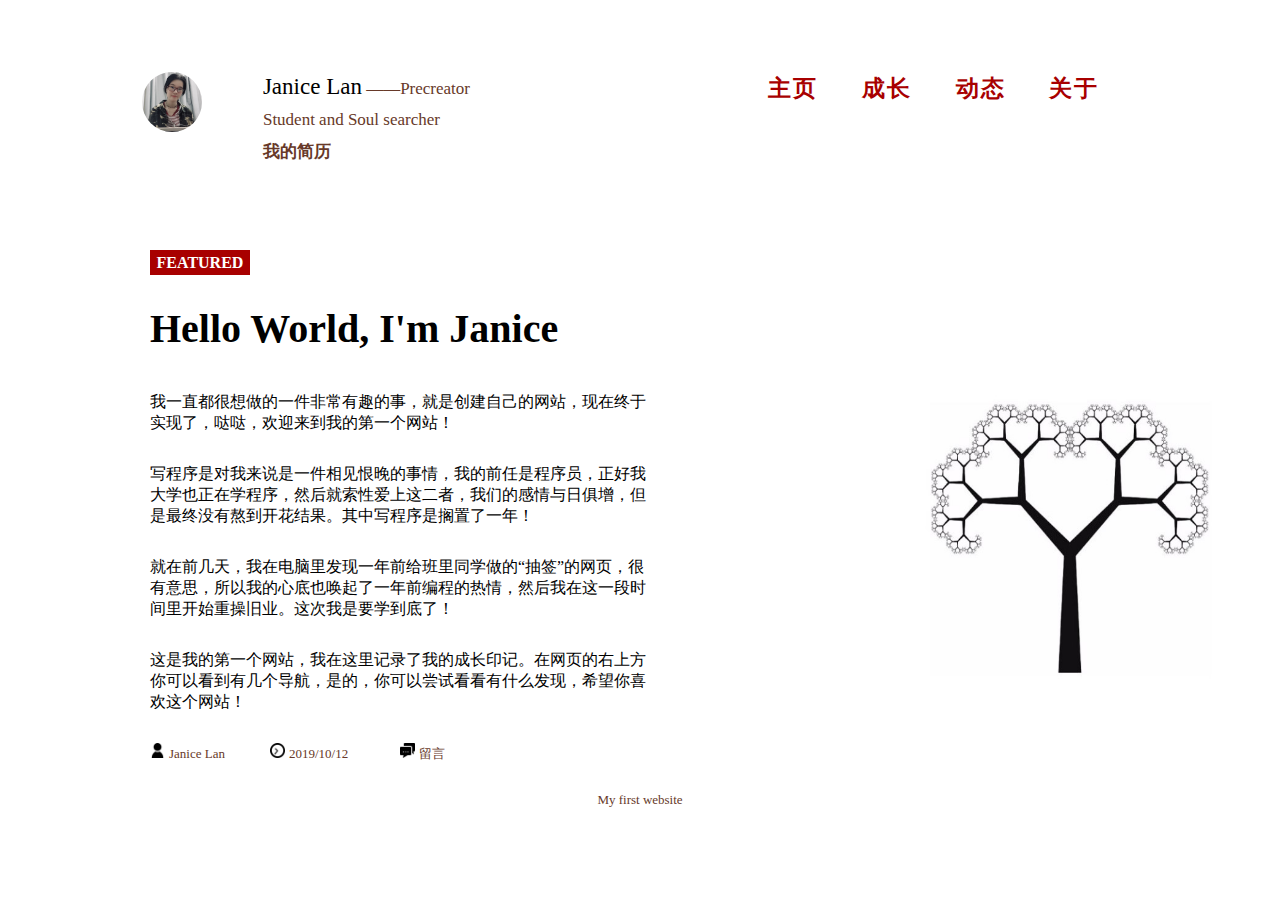
==== index.html @ 8062edc1 "first commit" ====
<!DOCTYPE html>
<html>
<head>
    <title>Janice Lan——Precreator</title>
    <link rel="stylesheet" type="text/css" href="css/style1.css">
    <meta charset="utf-8">
    <!-- <meta name="viewport" content="width=device-width, initial-scale=1.0, maximum-scale=1.0, minimum-scale=1.0, user-scalable=no" /> -->

</head>
<body>
      
    <div id="header">
        <div id="img">
            <a href="index.html"><img src="images/selfie.jpg"></a>
        </div>
        <div id="cont">
            <a class="name" href="index.html">Janice Lan</a>
            <span class="tag">——Precreator</span>
            <p>Student and Soul searcher</p>
            <p><a href="resume.html?file=janicelan-s-resume.pdf">我的简历</a></p>
        </div>
    </div>
    <div id="nav">
        <a href="index.html">主页</a>
        <a href="index2.html">成长</a>
        <a href="index3.html">动态</a>
        <a href="index4.html">关于</a>
    </div>
    <div id="main">
        <div id="textcont">
            <p class="feature">FEATURED</p>
            <p class="p1"><a href="#">Hello World, I'm Janice</a></p>
            <p class="p2">我一直都很想做的一件非常有趣的事，就是创建自己的网站，现在终于实现了，哒哒，欢迎来到我的第一个网站！
            </p>
            <p class="p3">写程序是对我来说是一件相见恨晚的事情，我的前任是程序员，正好我大学也正在学程序，然后就索性爱上这二者，我们的感情与日俱增，但是最终没有熬到开花结果。其中写程序是搁置了一年！
            </p>
            <p class="p4">就在前几天，我在电脑里发现一年前给班里同学做的“抽签”的网页，很有意思，所以我的心底也唤起了一年前编程的热情，然后我在这一段时间里开始重操旧业。这次我是要学到底了！
            </p>
            <p class="p5">这是我的第一个网站，我在这里记录了我的成长印记。在网页的右上方你可以看到有几个导航，是的，你可以尝试看看有什么发现，希望你喜欢这个网站！</p>
            <div id="iconbot">
                <div class="icon1">
                    <img src="images/1.png">
                    <a href="#">Janice Lan</a>
                </div>
                <div class="icon2">
                    <img src="images/2.png">
                    <a href="#">2019/10/12</a>
                </div>
                <div class="icon3">
                    <img src="images/3.png">
                    <a href="#">留言</a>
                </div>
            </div>
           

        </div>

        
        <div id="tree">
            <img src="images/tree.jpg">
        </div>
            
   
        
    </div>
    <div id="footer">
        <a href="#">My first website</a>
    </div>
</body>
</html>
---- css/style1.css ----
*{
    margin:0;
    padding: 0;
}
body{
    font-family:"微软雅黑"; 
    font-size:16px; 
    color: #673929;

}
a{
    text-decoration: none;
}
#header{
    height:100px;
    width:500px;
    margin-bottom: 100px;
    margin-right:250px;
    float:left;

}
#img img{
    margin-left:140px;
    margin-top:70px;
    width:60px;
    height:60px;
    border:2px solid white;
    border-radius: 90px;
    float:left;
    margin-right: 20px;
    
}
#img img:hover{
    transition:all 0.5s linear;
    border:2px solid black;

}
#cont{
    float:right;
    margin-top:74px;
    margin-right: 30px;
    font-size: 17px;
    display: block;
}
.name{
    font-size: 23px;
    color:black;
    text-decoration: none;
}
.name:hover{
    color:#673929;
}
#cont p{
    margin-top:10px;
}
#cont p a{
    color: #673929;
    font-weight:bold;
}
#cont a:hover{
    text-shadow:2px 2px 4px #563D3D;
    text-decoration: none;
}
#nav{
    float:left;
    margin-top:74px;

    height:50px;
    line-height: 30px;
    font-size:23px;
    color:white;
    letter-spacing: 2px;
    text-align: center；


}
#nav a{
    margin:18px;
     font-weight: bold;
}
#nav a:link{
    color: #A80000;
    text-decoration: none;
}
#nav a:visited{
    color: #A80000;
    text-decoration: none;
}
#nav a:hover{
    text-shadow:2px 2px 4px #563D3D;
    text-decoration: none;
}
#nav a:active{
    color: #8B0F0F;
    text-decoration: none;
}
#main{
    clear:both; 
    width: 100%;
    height:500px;
    margin-bottom: 70px;


}
#textcont{
    float:left;
    margin-top:50px;
    margin-left:150px; 
    width:500px; 
}
.feature{
    height:25px;
    line-height:25px;
    width:100px;
    font-weight: bold;
    background: #A80000;
    color:white;
    text-align: center;
    margin-bottom: 30px;
   
}
.p1{
   
    margin-bottom: 40px;
    
}
.p1 a{
    font-size: 40px;
    font-weight: bolder;
    color:black;
    margin-bottom: 40px;
    text-decoration: none;
}
.p2,.p3,.p4,.p5{
   font:18px;
   margin-bottom: 30px;
   font-family:宋体;
   color:black;


   
}
#tree{
  
    float:right;
    margin-right: 60px;
    margin-top:180px; 

}
#tree img{
    width:300px;
    height:300px;
}
#lastcont{
    clear:both;
    width:600px;
    height:40px;
    line-height: 40px;
    font-size: 13px;
}
#iconbot{
    position: relative;
}
#iconbot img{
    width:15px;
    height:15px;       
}
#iconbot a{
    text-decoration: none;
    font-size:13px;
    color: #673929;

}
.icon1{
    width:150px;
    position: absolute;
    left:0px;
}
.icon2{
    width:150px;
    position: absolute;
    left:120px;
}
.icon3{
    width:150px;
    position: absolute;
    left:250px;
}

#footer{
    height:60px; 
    line-height: 60px;
    font-size: 13px;
    clear:both; /*新加代码*/
    margin-top: 5px;
    text-align: center;

}
#footer a{
    text-decoration: none;
    color:#673929;
}
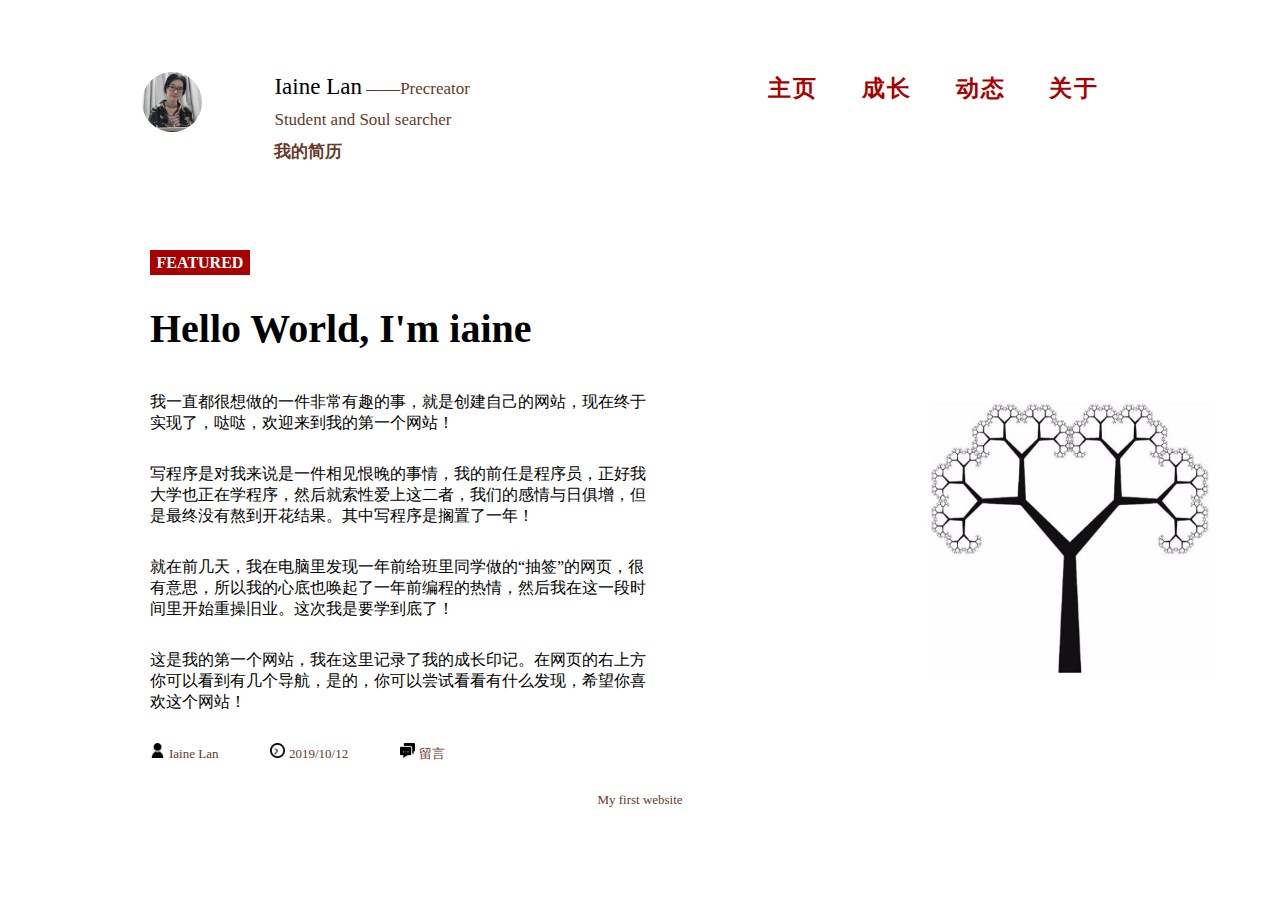
==== commit 8b8d67ca: "Update index.html" ====
--- a/index.html
+++ b/index.html
@@ -1,7 +1,7 @@
 <!DOCTYPE html>
 <html>
 <head>
-    <title>Janice Lan——Precreator</title>
+    <title>Iaine Lan——Precreator</title>
     <link rel="stylesheet" type="text/css" href="css/style1.css">
     <meta charset="utf-8">
     <!-- <meta name="viewport" content="width=device-width, initial-scale=1.0, maximum-scale=1.0, minimum-scale=1.0, user-scalable=no" /> -->
@@ -14,10 +14,10 @@
             <a href="index.html"><img src="images/selfie.jpg"></a>
         </div>
         <div id="cont">
-            <a class="name" href="index.html">Janice Lan</a>
+            <a class="name" href="index.html">Iaine Lan</a>
             <span class="tag">——Precreator</span>
             <p>Student and Soul searcher</p>
-            <p><a href="resume.html?file=janicelan-s-resume.pdf">我的简历</a></p>
+            <p><a href="resume.html?file=lanyp-s-resume.pdf">我的简历</a></p>
         </div>
     </div>
     <div id="nav">
@@ -29,7 +29,7 @@
     <div id="main">
         <div id="textcont">
             <p class="feature">FEATURED</p>
-            <p class="p1"><a href="#">Hello World, I'm Janice</a></p>
+            <p class="p1"><a href="#">Hello World, I'm iaine</a></p>
             <p class="p2">我一直都很想做的一件非常有趣的事，就是创建自己的网站，现在终于实现了，哒哒，欢迎来到我的第一个网站！
             </p>
             <p class="p3">写程序是对我来说是一件相见恨晚的事情，我的前任是程序员，正好我大学也正在学程序，然后就索性爱上这二者，我们的感情与日俱增，但是最终没有熬到开花结果。其中写程序是搁置了一年！
@@ -40,7 +40,7 @@
             <div id="iconbot">
                 <div class="icon1">
                     <img src="images/1.png">
-                    <a href="#">Janice Lan</a>
+                    <a href="#">Iaine Lan</a>
                 </div>
                 <div class="icon2">
                     <img src="images/2.png">
@@ -67,4 +67,4 @@
         <a href="#">My first website</a>
     </div>
 </body>
-</html>+</html>
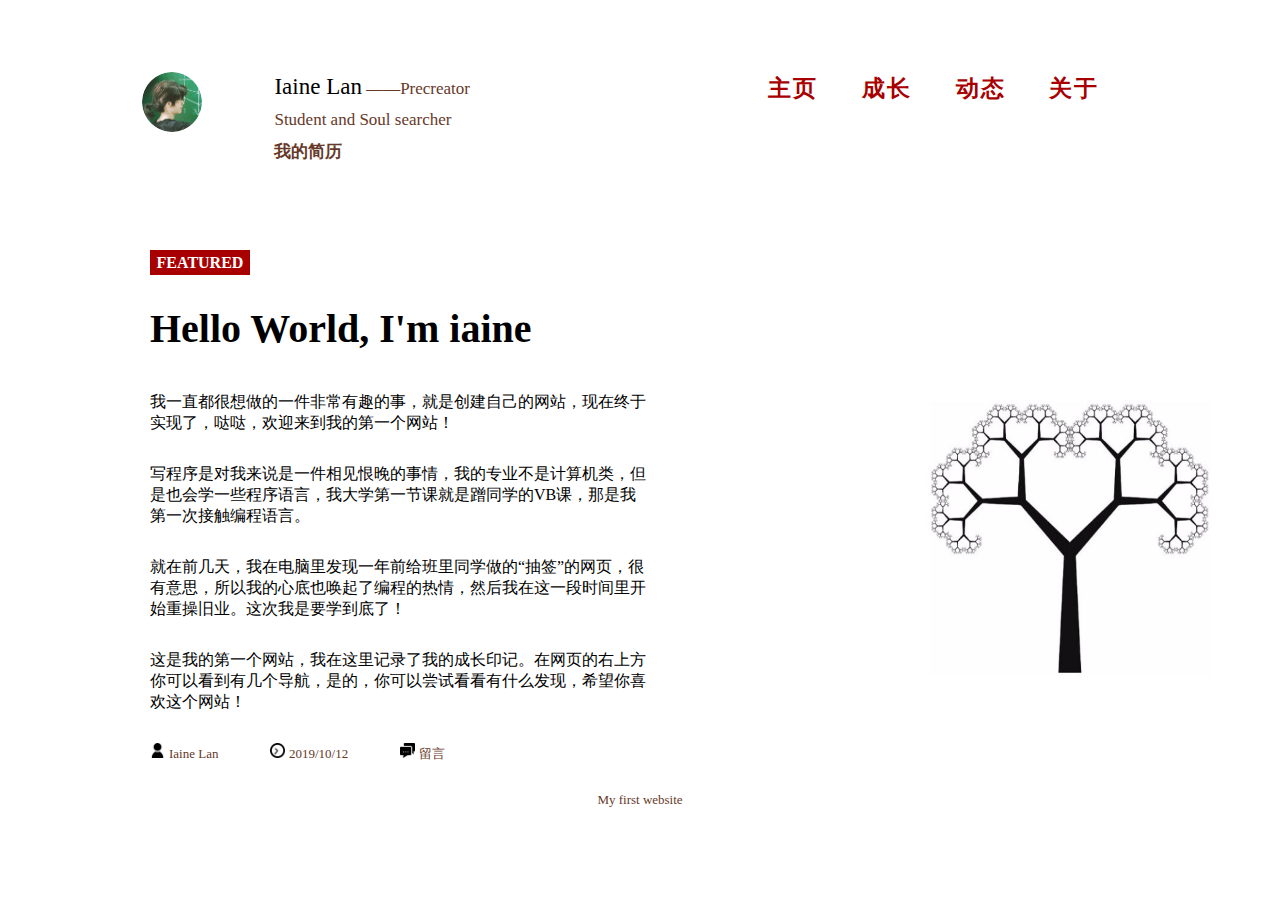
==== commit ced385b6: "Update index.html" ====
--- a/index.html
+++ b/index.html
@@ -32,9 +32,9 @@
             <p class="p1"><a href="#">Hello World, I'm iaine</a></p>
             <p class="p2">我一直都很想做的一件非常有趣的事，就是创建自己的网站，现在终于实现了，哒哒，欢迎来到我的第一个网站！
             </p>
-            <p class="p3">写程序是对我来说是一件相见恨晚的事情，我的前任是程序员，正好我大学也正在学程序，然后就索性爱上这二者，我们的感情与日俱增，但是最终没有熬到开花结果。其中写程序是搁置了一年！
+            <p class="p3">写程序是对我来说是一件相见恨晚的事情，我的专业不是计算机类，但是也会学一些程序语言，我大学第一节课就是蹭同学的VB课，那是我第一次接触编程语言。
             </p>
-            <p class="p4">就在前几天，我在电脑里发现一年前给班里同学做的“抽签”的网页，很有意思，所以我的心底也唤起了一年前编程的热情，然后我在这一段时间里开始重操旧业。这次我是要学到底了！
+            <p class="p4">就在前几天，我在电脑里发现一年前给班里同学做的“抽签”的网页，很有意思，所以我的心底也唤起了编程的热情，然后我在这一段时间里开始重操旧业。这次我是要学到底了！
             </p>
             <p class="p5">这是我的第一个网站，我在这里记录了我的成长印记。在网页的右上方你可以看到有几个导航，是的，你可以尝试看看有什么发现，希望你喜欢这个网站！</p>
             <div id="iconbot">
